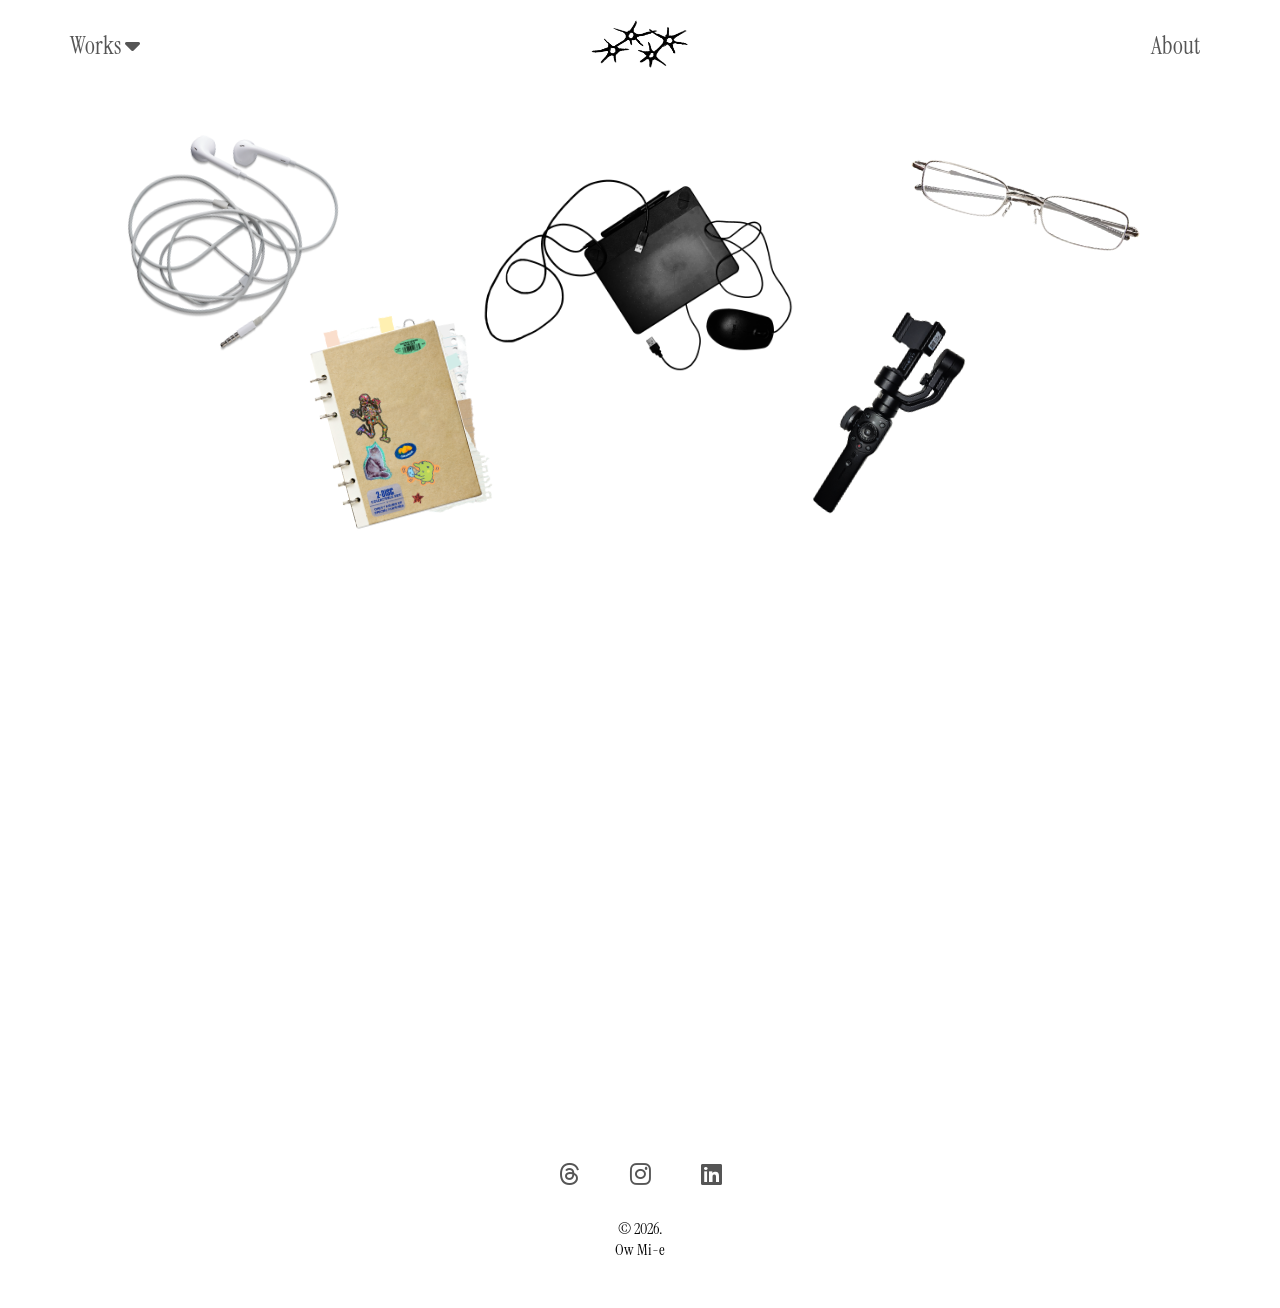
==== index.html @ 44ad9ca7 "portfolio code" ====
<!DOCTYPE html>
<html lang="en">
<head>
    <meta charset="UTF-8">
    <meta name="viewport" content="width=device-width, initial-scale=1.0">
    <title>Home</title>
    <link rel="stylesheet" href="css/stylesheet.css">
    <link rel="stylesheet" href="https://cdnjs.cloudflare.com/ajax/libs/font-awesome/6.7.2/css/all.min.css">
</head>
<body id="homepage">
    
<nav class="navbar">
    <div class="navleft">
        <button class="dropbtn">Works <i class="fa fa-caret-down"></i></button>
        <div class="dropdown-content">
            <a href="works/animation.html">Animation</a>
            <a href="works/videography.html">Videography</a>
            <a href="works/design.html">Design</a>
            <a href="works/videoEditing.html">Video Editing</a>
            <a href="works/illustration.html">Illustration</a>
        </div>
    </div>
    <div class="navcenter" >
        <a href="index.html" class="logo">Home</a>
    </div>
    <div class="navright">
        <a href="info/about.html">About</a>
    </div>
</nav>

<!-- INSERT VID -->
<video autoplay muted loop class="screen">
    <source src="assets/ascii-art.mp4" type="video/mp4">
</video>

<!--DRAGGABLE-->
<div id="draggableArea">
    <div class="draggable">
        <a href="works/videography.html">
            <img src="assets/videography.png" alt="gimbal for videography" class="rotate">
            <span class="title">Videography</span>
        </a>
    </div>
    <div class="draggable">
        <a href="works/videoEditing.html">
            <img src="assets/editing.png" alt="earpiece for editing" class="rotate2">
            <span class="title">Video Editing</span>
        </a>
    </div>
    <div class="draggable">
        <a href="works/illustration.html">
            <img src="assets/illustration.png" alt="notebook for illustration" class="rotate2">
            <span class="title">Illustration</span>
        </a>
    </div>
    <div class="draggable">
        <a href="works/design.html">
            <img src="assets/design.png" alt="glasses for design" class="rotate">
            <span class="title">Design</span>
        </a>
    </div>
    <div class="draggable">
        <a href="works/animation.html">
            <img src="assets/animation.png" alt="wacom and mouse for animation">
            <span class="title">Animation</span>
        </a>
    </div>
</div>

<footer>
    <div class="footerlinks">
        <a href="https://www.threads.com/@5aucecr38" target="_blank"><i class="fa-brands fa-threads" style="font-size: 24px;"></i></a>
        <a href="https://www.instagram.com/5aucecr38" target="_blank"><i class="fa-brands fa-instagram" style="font-size: 24px"></i></a>
        <a href="https://www.linkedin.com/in/mieow" target="_blank"><i class="fa-brands fa-linkedin" style="font-size:24px"></i></a>
    </div>
    <div class="copyright">   
        <p>&#169 2026.</p>
        <p>Ow Mi-e</p>
    </div> 
</footer>
    
<script src="javascript/app.js"></script>
</body>
</html>
---- css/stylesheet.css ----
@import url('https://fonts.googleapis.com/css2?family=Instrument+Serif:ital@0;1&family=Special+Elite&family=Syne+Mono&display=swap');

* {
    margin: 0;
    padding: 0;
    font-family: "Instrument Serif", serif;
}

a,
button {
    color: var(--pri-col);
    text-decoration: none;
}

a:hover,
button:hover {
    color: var(--sec-col);
}

/* CURSORS */
html{
    cursor: url(../assets/cursors/opencursor.png), auto;
}

a,
button {
    cursor: url(../assets/cursors/pointercursor.png), pointer;
}

/* GLOBAL VARIABLES */
:root {
    --pri-col: #555;
    --sec-col: black;
    --ter-col: white;
}

/* NAVBAR */
.navbar {
    display: flex;
    justify-content: center;
    align-items: center;
    top: 0;
    position: sticky;
    z-index: 999;
    padding: 20px;
    box-sizing: border-box;
    width: 100vw;
    background-color: var(--ter-col);
}

.navbar a,
.dropbtn {
    font-size: 1.5rem;
    border: none;
    background-color: transparent;
}

.navleft {
    left: 70px;
    position: absolute;
}

.navright {
    right: 80px;
    position: absolute;
}

.dropdown-content {
    display: none;
    position: absolute;
    padding-top: 10px;
    background-color: var(--ter-col);
}

.navleft:hover .dropdown-content {
    display: block;
    min-width: 120px;
}

.dropdown-content a {
    display: block;
    padding-bottom: 5px;
}

.dropdown-content a:hover {
    color: var(--sec-col);
    transform: scale(1.05);
}

.navcenter .logo {
    display: block;
    background: url(../assets/templogo.png) center;
    background-size: cover;
    text-indent: -9999px;
    width: 100px;
    height: 50px;
}

/* PAGES */
#homepage,
#about,
#con {
    overflow-x: hidden;
}

/* HOME PAGE */
#homepage .screen {
    display:block;
    position: fixed;
    top: 0;
    left: 0;
    width: 100%;
    height: 100%;
    opacity: 0.3;
    z-index: -1;
    margin-top: 40px;
}

/* DRAG AREA */
.draggable {
    position: absolute;
    z-index: 10;
}

.draggable img {
    max-height: 17vw;
    height: auto;
}

.rotate {
    max-width: 20vw;
    height: auto;
    transform: rotate(15deg);
}

.rotate2 {
  max-width: 20vw;
  height: auto;
  transform: rotate(-15deg);  
}

.draggable:active {
    transform: scale(1.05);
}

#draggableArea {
    position: relative;
    min-height: 80vw;
}

/* videography */
#draggableArea .draggable:nth-child(1) {
  top: 17vw;
  left: 65vw;
}

/* editing */
#draggableArea .draggable:nth-child(2) {
  top: 3vw;
  left: 10vw;
}

/* illustration */
#draggableArea .draggable:nth-child(3) {
  top: 17vw;
  left: 25vw;
}

/* design */
#draggableArea .draggable:nth-child(4) {
  top: 7vw;
  left: 70vw;
}

/* animation */
#draggableArea .draggable:nth-child(5) {
  top: 5vw;
  left: 37vw;
}

/* draggable title */
.title {
    display: flex;
    flex-direction: column;
    text-align: center;
    position: absolute;
    opacity: 0;
    transition: opacity 0.3s;
    font-size: 1.5rem;
    padding: 1rem;
}

.draggable a:hover .title {
    opacity: 1;
}

/* ABOUT PAGE */
#about .flex {
    display: flex;
    align-items: center;
    justify-content: center;
    margin: 2rem;
    max-width: 100vw;
    gap: 5vw;
}

#about .flex model-viewer {
    width: 50vw;
    max-width: 500px;
    height: 30vw;
    max-height: 300px;
}

#about .flex p {
    text-align: left;
    max-width: 250px;
    font-size: 1rem;
}

#about .list {
    display: flex;
    justify-content: center;
    gap: 90px;
    flex-wrap: wrap;
}

#about .list-item {
    display: flex;
    flex-direction: column;
    gap: 0.5rem;
}

#about ul {
    list-style: circle inside;
}

/* ANIMATION/VIDEOEDITING/VIDEOGRAPHY PAGE */
.con {
    display: flex;
    flex-direction: column;
    align-items: center;
}

.tab-button {
    display: flex;
    justify-content: center;
}

.tablink {
    background-color: transparent;
    border: none;
    padding: 20px 20px;
    font-size: 1.25rem;
}

.tab-button .tablink {
    position: relative; 
    z-index: 10;
}

.tablink:hover {
    transform: scale(1.1);
}

.tablink.active {
    transform: scale(1.1);
    color: var(--sec-col);
}

.tabcontent {
  color: var(--pri-col);
  padding: 100px 20px;
  height: 100%;
  text-align: center;
  margin-top: -5rem;
}

#con .flex {
    display: grid;
    grid-template-columns: auto 1fr;
    align-items: center;
    margin: 2rem;
    max-width: 100vw;
    gap: 5vw;
    margin: 1.5rem auto;
}

#CGIVFX .gallery {
    padding: 0;
    margin-bottom: 0;
    min-height: auto;
}

.image-row {
    display: flex;
    gap: 10px;
    margin: 1rem auto;
    width: 560px;
}

.image-row img {
    width: calc(560px / 5 - 8px); 
    height: auto;
    object-fit: cover;
}

#con .desc {
    text-align: left;
    font-size: 1rem;
    min-width: 100px;
    max-width: 170px;
}

#con .desc h3 {
    font-size: 1.5rem;
}

#con footer {
    margin-top: -5rem;
}

/* VIDEOS */
.reels video,
.reels img {
    width: 50vw;
    height: auto;
    margin: 10px;
    transition: transform 0.2s ease;
}

.reels img:hover {
    transform: scale(1.05);
}

.reels a {
    position: relative;
}

.play-button {
    color: white;
    position: absolute;
    top: 50%;
    left: 50%;
    transform: translate(-50%, -50%);
    font-size: 3rem;
    opacity: 0.8;
}


/* ILLUSTRATION/DESIGN PAGE */
.gallery {
    min-height: 90vh;
    padding: 50px 0;
    margin-bottom: 3rem;
}

.image-gallery {
    display: flex;
    flex-wrap: wrap;
    gap: 10px;
    justify-content: center;
    max-width: 850vw;
}

.image-gallery img {
    width: 250px;
    height: auto;
    transition: transform 0.2s;
}

.image-gallery img:hover {
    transform: scale(1.05);
}

.reels img {
    width: 560px;
    height: 315px;
    object-fit: cover;
    margin: 0;
}

/* MODAL */
.modal {
    display: none;
    position: fixed;
    top: 0; left: 0;
    width: 100%;
    height: 100%;
    background: rgba(0, 0, 0, 0.5);
    justify-content: center;
    align-items: center;
    z-index: 999;
}

.modal:target {
    display: flex;
}

.modal img {
    width: auto;
    height: auto;
    max-width: 90%;
    max-height: 90%;
}

.modal .close {
    position: absolute;
    top: 60px;
    right: 70px;
    font-size: 50px;
    color: white;
    font-weight: bold;
    padding: 30px;
}

.modal .close:hover {
    transform: scale(1.1);
}

/* FOOTER */
footer {
    margin: 3rem;
}

footer .footerlinks {
    justify-content: center;
    display: flex;
    gap: 50px;
}

footer p{
    text-align: center;
}

.copyright p:first-child{
   margin-top: 30px;
}

/* MOBILE */

@media screen and (max-width: 768px) {
    /* Stack reels vertically */
    #con .flex {
        display: flex;
        flex-direction: column;
        gap: 15px;
        margin: 1rem auto;
    }

    .image-row {
        flex-wrap: wrap;
        justify-content: center;
        gap: 5px;
        width: 100%;
    }

    .image-row img {
        width: 45%; 
        margin-bottom: 5px;
    }

    .tab-button {
        flex-wrap: wrap;
    }

    .tablink {
        flex: 1 1 45%; /* 2 per row */
        font-size: 1rem;
        padding: 10px;
        margin-bottom: 5px;
    }

    .desc {
        max-width: 100%;
        text-align: center;
    }
}

@media screen and (max-width: 480px) {
    body {
        font-size: 0.2rem;
    }

    .desc h3 {
        font-size: 0.8rem;
    }

    .image-row img {
        width: 90%; /* stack single column */
        margin-bottom: 5px;
    }

    .navbar a,
    .dropbtn {
        font-size: 1rem;
    }

    .navleft,
    .navright {
        position: static;
        text-align: center;
        margin: 5px 0;
    }

    .navcenter .logo {
        width: 80px;
        height: 40px;
    }

    .tablink {
        flex: 1 1 100%;
    }

    @media (max-width: 480px) {
    .reels video,
    .reels iframe,
    .reels a {
        width: 85vw;
        height: auto;
    }
}
}
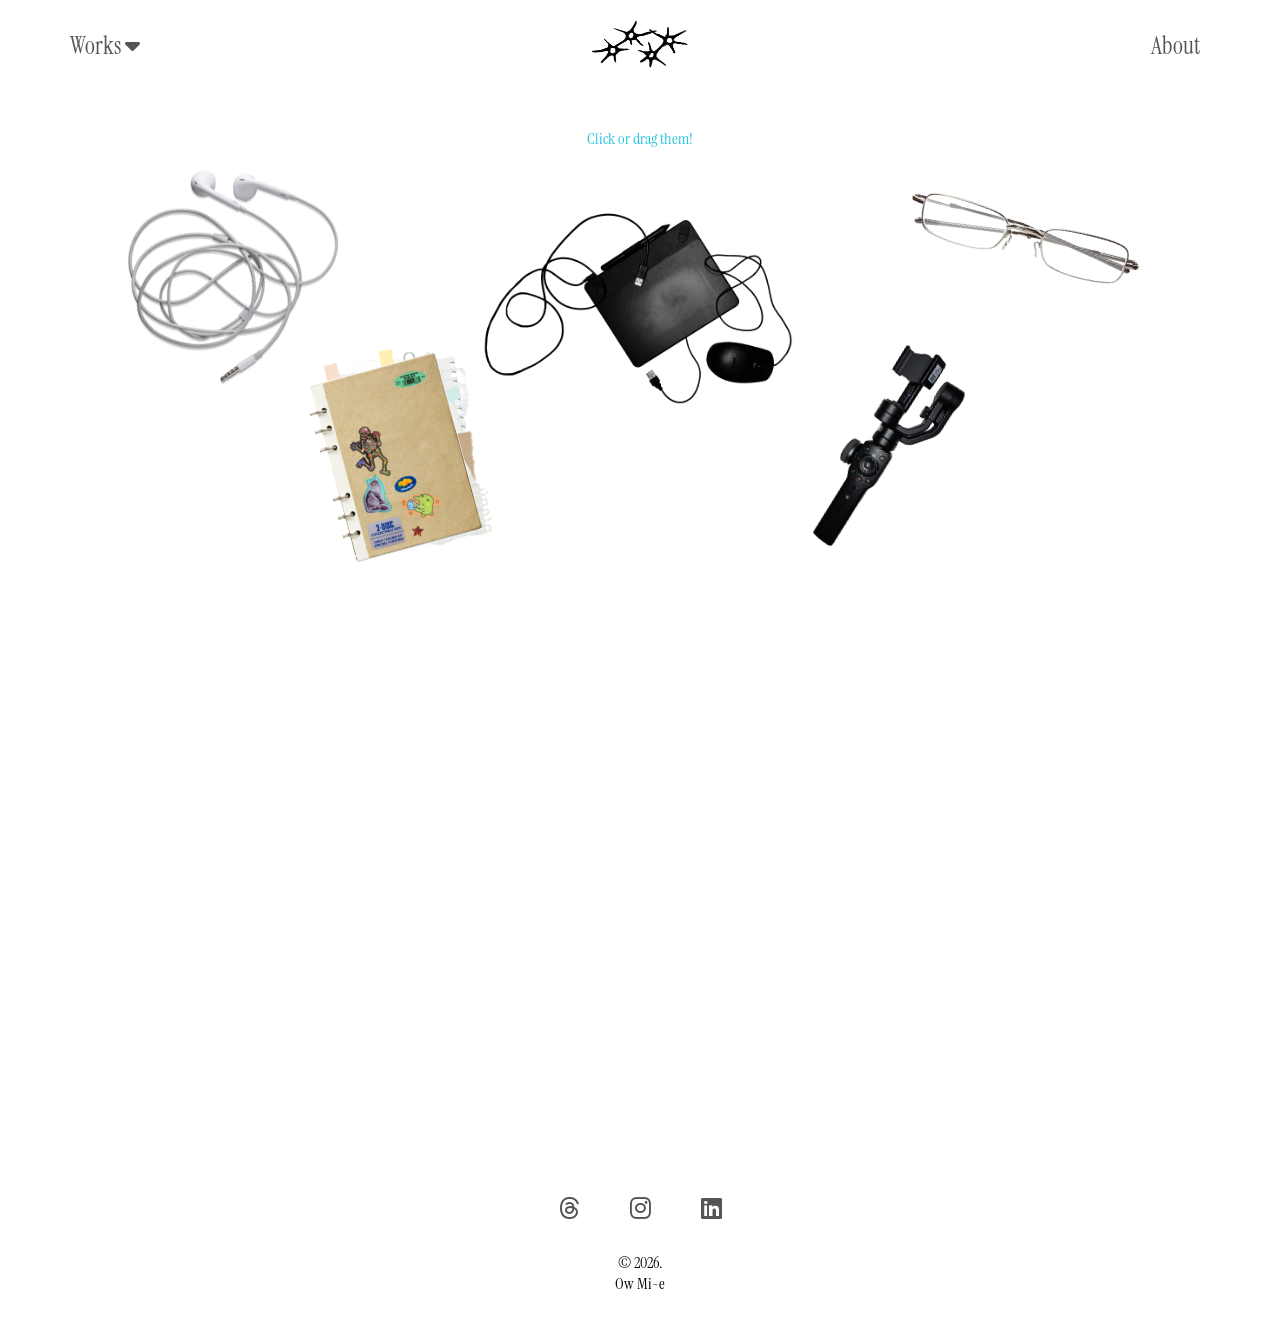
==== commit b735434d: "changes" ====
--- a/index.html
+++ b/index.html
@@ -6,6 +6,20 @@
     <title>Home</title>
     <link rel="stylesheet" href="css/stylesheet.css">
     <link rel="stylesheet" href="https://cdnjs.cloudflare.com/ajax/libs/font-awesome/6.7.2/css/all.min.css">
+
+    <style>
+        .blink {
+            animation: blinker 2s linear infinite;
+            color: rgb(37, 198, 223);
+            margin-top: 3vw;
+            margin-bottom: -2vw;
+        }
+        @keyframes blinker {
+            50% {
+                opacity: 0;
+            }
+        }
+    </style>
 </head>
 <body id="homepage">
     
@@ -32,6 +46,10 @@
 <video autoplay muted loop class="screen">
     <source src="assets/ascii-art.mp4" type="video/mp4">
 </video>
+
+<div class="tab-button">
+    <p class="blink"> Click or drag them! </p>
+</div>
 
 <!--DRAGGABLE-->
 <div id="draggableArea">
@@ -67,6 +85,7 @@
     </div>
 </div>
 
+
 <footer>
     <div class="footerlinks">
         <a href="https://www.threads.com/@5aucecr38" target="_blank"><i class="fa-brands fa-threads" style="font-size: 24px;"></i></a>
--- a/css/stylesheet.css
+++ b/css/stylesheet.css
@@ -187,7 +187,7 @@
     opacity: 0;
     transition: opacity 0.3s;
     font-size: 1.5rem;
-    padding: 1rem;
+    padding: 0.2rem;
 }
 
 .draggable a:hover .title {
@@ -291,6 +291,23 @@
     min-height: auto;
 }
 
+#CGIVFX .reels img {
+    width: 100%;
+    max-width: 560px;
+    height: auto;
+    object-fit: cover;
+    margin: 10px auto;
+    display: block;
+}
+
+#CGIVFX .modal img {
+    width: auto;
+    max-width: 90vw;
+    height: auto;
+    max-height: 90vh;
+    object-fit: contain;
+}
+
 .image-row {
     display: flex;
     gap: 10px;
@@ -461,6 +478,7 @@
 
     .tab-button {
         flex-wrap: wrap;
+        text-align: center;
     }
 
     .tablink {
@@ -478,7 +496,7 @@
 
 @media screen and (max-width: 480px) {
     body {
-        font-size: 0.2rem;
+        font-size: 0.9rem;
     }
 
     .desc h3 {
@@ -499,7 +517,7 @@
     .navright {
         position: static;
         text-align: center;
-        margin: 5px 0;
+        margin: 5px auto;
     }
 
     .navcenter .logo {
@@ -514,7 +532,8 @@
     @media (max-width: 480px) {
     .reels video,
     .reels iframe,
-    .reels a {
+    .reels a,
+    .reels img {
         width: 85vw;
         height: auto;
     }
